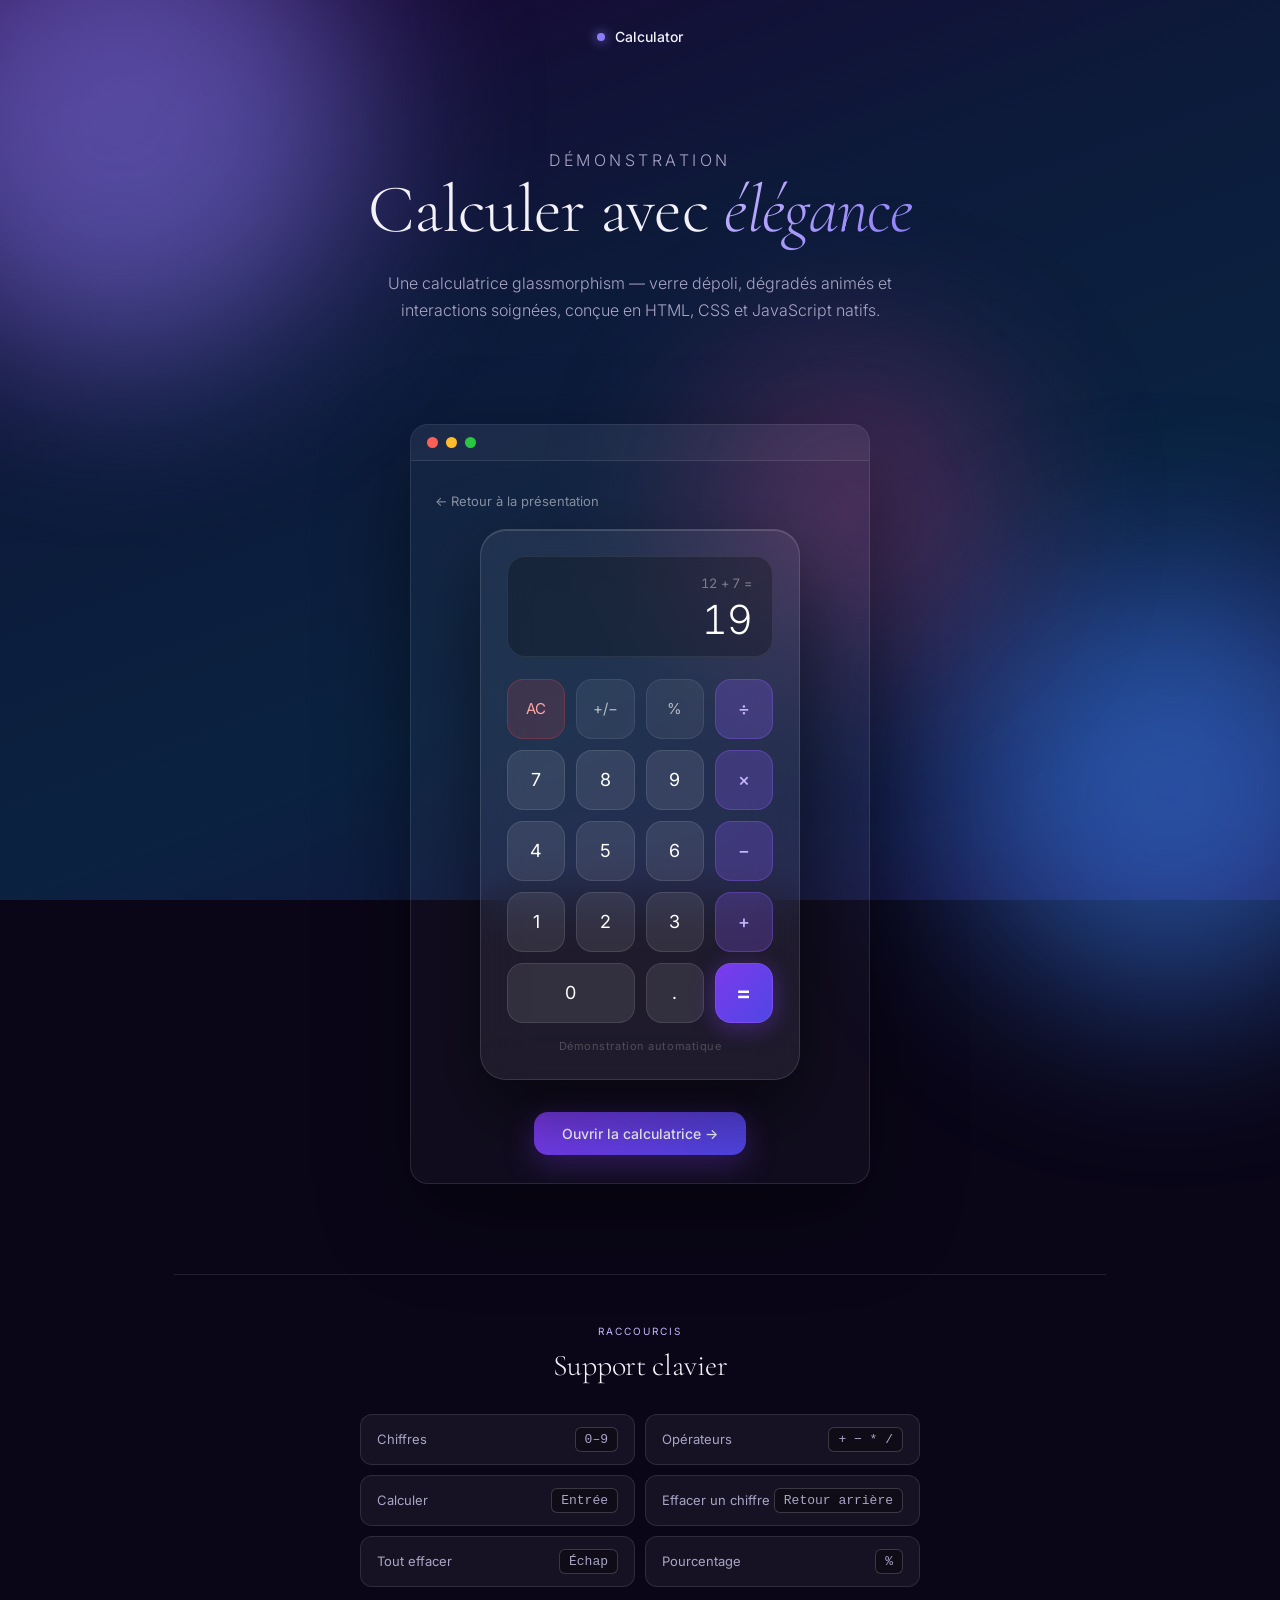
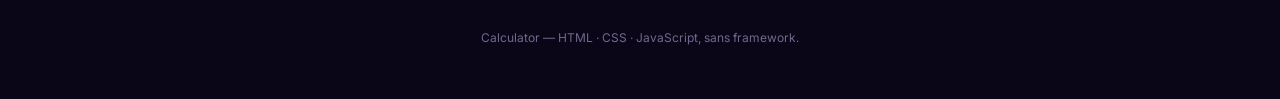
==== landing_page.html @ eb859492 "Delete and rename the old_index.html file to index.html and update the main.js file to include a new" ====
<!DOCTYPE html>
<html lang="fr">
<head>
  <meta charset="UTF-8" />
  <meta name="viewport" content="width=device-width, initial-scale=1.0" />
  <title>Calculator</title>
  <meta name="description" content="Calculatrice glassmorphism — présentation" />
  <link rel="preconnect" href="https://fonts.googleapis.com" />
  <link rel="preconnect" href="https://fonts.gstatic.com" crossorigin />
  <link href="https://fonts.googleapis.com/css2?family=Cormorant+Garamond:wght@300;400;500&family=Inter:wght@300;400;500;600&display=swap" rel="stylesheet" />
  <style>
    *, *::before, *::after { box-sizing: border-box; margin: 0; padding: 0; }

    :root {
      --bg-deep:     #0a0618;
      --surface:     rgba(255,255,255,.05);
      --border:      rgba(255,255,255,.10);
      --text:        #F3F1FA;
      --text-mid:    #A9A5C4;
      --text-soft:   #6E6A8E;
      --violet:      #8B7CF8;
      --violet-mid:  #C4B5FD;
      --violet-deep: #4f46e5;
    }

    html { scroll-behavior: smooth; }

    body {
      font-family: 'Inter', sans-serif;
      background: var(--bg-deep);
      color: var(--text);
      min-height: 100vh;
      overflow-x: hidden;
      position: relative;
    }

    /* ── BACKGROUND ── */
    .bg-gradient {
      position: fixed;
      inset: 0;
      background: linear-gradient(160deg, #1a0533 0%, #0d1a3a 35%, #0a2240 65%, #1a1040 100%);
      z-index: -2;
    }

    .orb {
      position: fixed;
      border-radius: 50%;
      filter: blur(90px);
      pointer-events: none;
      z-index: -1;
      opacity: .55;
    }
    .orb1 { width: 480px; height: 480px; background: #8B7CF8; top: -120px; left: -120px; }
    .orb2 { width: 420px; height: 420px; background: #3B82F6; bottom: -100px; right: -100px; }
    .orb3 { width: 300px; height: 300px; background: #EC4899; top: 40%; left: 55%; opacity: .3; }

    /* ── LAYOUT ── */
    .wrap {
      max-width: 980px;
      margin: 0 auto;
      padding: 0 24px;
    }

    /* ── NAV ── */
    nav {
      display: flex;
      align-items: center;
      justify-content: center;
      padding: 28px 0;
    }

    .nav-brand {
      display: flex;
      align-items: center;
      gap: 10px;
      font-size: 14px;
      font-weight: 500;
      color: var(--text);
    }

    .nav-brand .dot {
      width: 8px; height: 8px;
      border-radius: 50%;
      background: var(--violet);
      box-shadow: 0 0 12px var(--violet);
    }

    /* ── HERO ── */
    .hero {
      padding: 50px 0 30px;
      text-align: center;
    }

    .eyebrow {
      font-size: 11px;
      letter-spacing: .22em;
      text-transform: uppercase;
      color: var(--violet-mid);
      margin-bottom: 18px;
    }

    .hero h1 {
      font-family: 'Cormorant Garamond', serif;
      font-weight: 300;
      font-size: clamp(42px, 7vw, 68px);
      line-height: 1.05;
      letter-spacing: -.01em;
      color: var(--text);
    }

    .hero h1 em {
      font-style: italic;
      background: linear-gradient(135deg, var(--violet-mid), var(--violet));
      -webkit-background-clip: text;
      background-clip: text;
      color: transparent;
    }

    .hero p {
      max-width: 540px;
      margin: 24px auto 0;
      font-size: 16px;
      line-height: 1.7;
      color: var(--text-mid);
      font-weight: 300;
    }

    /* ── DEMO STAGE ── */
    .demo-stage {
      margin: 30px auto 0;
      display: flex;
      align-items: center;
      justify-content: center;
      padding: 40px 16px 60px;
      position: relative;
    }

    /* macOS-style window chrome wrapping the demo */
    .window-frame {
      width: 100%;
      max-width: 460px;
      background: rgba(255, 255, 255, .03);
      border: 1px solid var(--border);
      border-radius: 18px;
      overflow: hidden;
      box-shadow: 0 30px 90px rgba(0, 0, 0, .45);
    }

    .window-titlebar {
      display: flex;
      align-items: center;
      gap: 8px;
      padding: 12px 16px;
      background: rgba(255, 255, 255, .03);
      border-bottom: 1px solid var(--border);
    }

    .window-dot {
      width: 11px;
      height: 11px;
      border-radius: 50%;
    }
    .window-dot.red    { background: #ff5f57; }
    .window-dot.yellow { background: #febc2e; }
    .window-dot.green  { background: #28c840; }

    .window-body {
      padding: 32px 24px 28px;
      display: flex;
      flex-direction: column;
      align-items: center;
    }

    .window-back {
      align-self: flex-start;
      display: flex;
      align-items: center;
      gap: 6px;
      font-size: 13px;
      color: rgba(255, 255, 255, .5);
      text-decoration: none;
      margin-bottom: 20px;
      transition: color .2s ease;
    }
    .window-back:hover { color: rgba(255, 255, 255, .9); }

    #calc-demo {
      width: 320px;
      max-width: 100%;
      background: rgba(255, 255, 255, .06);
      backdrop-filter: blur(26px);
      -webkit-backdrop-filter: blur(26px);
      border: 1px solid rgba(255, 255, 255, .12);
      border-radius: 26px;
      padding: 26px;
      box-shadow: 0 32px 80px rgba(0, 0, 0, .5), inset 0 1px 0 rgba(255, 255, 255, .15);
      position: relative;
      z-index: 1;
      transition: box-shadow .3s ease, border-color .3s ease;
    }

    #calc-demo:hover {
      border-color: rgba(255, 255, 255, .2);
      box-shadow: 0 40px 100px rgba(0, 0, 0, .55), inset 0 1px 0 rgba(255, 255, 255, .2);
    }

    .demo-display {
      background: rgba(0, 0, 0, .25);
      border: 1px solid rgba(255, 255, 255, .08);
      border-radius: 18px;
      padding: 18px 20px 14px;
      margin-bottom: 22px;
      min-height: 100px;
      display: flex;
      flex-direction: column;
      justify-content: flex-end;
      align-items: flex-end;
    }

    .demo-expr {
      font-size: 13px;
      color: rgba(255, 255, 255, .4);
      min-height: 17px;
      letter-spacing: .02em;
      margin-bottom: 6px;
      font-variant-numeric: tabular-nums;
    }

    .demo-main {
      font-size: 40px;
      font-weight: 300;
      color: #fff;
      letter-spacing: -.02em;
      line-height: 1.1;
      font-variant-numeric: tabular-nums;
    }

    .demo-btns {
      display: grid;
      grid-template-columns: repeat(4, 1fr);
      gap: 11px;
      pointer-events: none; /* purely visual — no user interaction */
    }

    .demo-btn {
      height: 60px;
      border: none;
      border-radius: 16px;
      font-family: 'Inter', sans-serif;
      font-size: 18px;
      font-weight: 400;
      outline: none;
      position: relative;
      overflow: hidden;
      color: #fff;
      transition: transform .15s ease;
      display: flex;
      align-items: center;
      justify-content: center;
    }

    .demo-btn::before {
      content: '';
      position: absolute;
      inset: 0;
      background: rgba(255, 255, 255, .1);
      opacity: 0;
      transition: opacity .15s ease;
      border-radius: inherit;
    }

    .demo-btn.is-active {
      transform: scale(.93);
    }
    .demo-btn.is-active::before { opacity: 1; }

    .demo-num {
      background: rgba(255, 255, 255, .09);
      border: 1px solid rgba(255, 255, 255, .1);
    }

    .demo-op {
      background: rgba(139, 92, 246, .25);
      border: 1px solid rgba(139, 92, 246, .35);
      color: #c4b5fd;
      font-weight: 500;
    }

    .demo-fn {
      background: rgba(255, 255, 255, .06);
      border: 1px solid rgba(255, 255, 255, .08);
      color: rgba(255, 255, 255, .65);
      font-size: 15px;
    }

    .demo-eq {
      background: linear-gradient(135deg, #7c3aed, #4f46e5);
      border: 1px solid rgba(139, 92, 246, .5);
      font-weight: 600;
      font-size: 23px;
      box-shadow: 0 4px 24px rgba(124, 58, 237, .4);
    }

    .demo-zero { grid-column: span 2; }

    .demo-clear {
      background: rgba(239, 68, 68, .15);
      border: 1px solid rgba(239, 68, 68, .25);
      color: #fca5a5;
      font-size: 15px;
    }

    .demo-hint {
      text-align: center;
      margin-top: 16px;
      font-size: 11px;
      color: rgba(255, 255, 255, .22);
      letter-spacing: .05em;
    }

    /* ── CTA BUTTON ── */
    .cta-row {
      display: flex;
      justify-content: center;
      margin-top: 32px;
    }

    .btn-open {
      display: inline-flex;
      align-items: center;
      gap: 8px;
      padding: 13px 28px;
      border-radius: 14px;
      font-size: 14px;
      font-weight: 500;
      text-decoration: none;
      color: #fff;
      background: linear-gradient(135deg, #7c3aed, var(--violet-deep));
      box-shadow: 0 8px 30px rgba(124, 58, 237, .35);
      transition: transform .15s ease, box-shadow .2s ease;
    }
    .btn-open:hover {
      transform: translateY(-2px);
      box-shadow: 0 12px 36px rgba(124, 58, 237, .45);
    }

    /* ── SHORTCUTS SECTION ── */
    .section {
      padding: 50px 0 20px;
      border-top: 1px solid var(--border);
      margin-top: 30px;
    }

    .section-eyebrow {
      font-size: 10px;
      letter-spacing: .2em;
      text-transform: uppercase;
      color: var(--violet-mid);
      margin-bottom: 10px;
      text-align: center;
    }

    .section h2 {
      font-family: 'Cormorant Garamond', serif;
      font-weight: 300;
      font-size: clamp(24px, 4vw, 30px);
      letter-spacing: -.01em;
      margin-bottom: 30px;
      text-align: center;
    }

    .kbd-grid {
      display: grid;
      grid-template-columns: repeat(2, 1fr);
      gap: 10px;
      max-width: 560px;
      margin: 0 auto;
    }

    .kbd-row {
      display: flex;
      align-items: center;
      justify-content: space-between;
      background: var(--surface);
      border: 1px solid var(--border);
      border-radius: 12px;
      padding: 12px 16px;
    }

    .kbd-row span { font-size: 13px; color: var(--text-mid); }

    .kbd-key {
      background: rgba(0, 0, 0, .3);
      border: 1px solid rgba(255, 255, 255, .18);
      color: var(--text);
      font-size: 11px;
      padding: 4px 9px;
      border-radius: 6px;
      font-family: monospace;
    }

    footer {
      padding: 20px 0 50px;
      text-align: center;
    }

    footer p {
      font-size: 12px;
      color: var(--text-soft);
      line-height: 1.8;
    }

    @media (max-width: 380px) {
      #calc-demo { width: 100%; padding: 20px; }
      .demo-main { font-size: 34px; }
      .demo-btn { height: 54px; font-size: 16px; }
      .window-body { padding: 24px 16px 22px; }
    }

    @media (max-width: 560px) {
      .kbd-grid { grid-template-columns: 1fr; }
    }

    @media (prefers-reduced-motion: reduce) {
      .demo-btn { transition: none; }
    }
  </style>
</head>
<body>

  <div class="bg-gradient"></div>
  <div class="orb orb1"></div>
  <div class="orb orb2"></div>
  <div class="orb orb3"></div>

  <div class="wrap">

    <nav>
      <div class="nav-brand"><span class="dot"></span> Calculator</div>
    </nav>

    <header class="hero">
      <p class="eyebrow">Démonstration</p>
      <h1>Calculer avec <em>élégance</em></h1>
      <p>Une calculatrice glassmorphism — verre dépoli, dégradés animés et interactions soignées, conçue en HTML, CSS et JavaScript natifs.</p>
    </header>

    <div class="demo-stage">
      <div class="window-frame">
        <div class="window-titlebar">
          <span class="window-dot red"></span>
          <span class="window-dot yellow"></span>
          <span class="window-dot green"></span>
        </div>
        <div class="window-body">
          <a class="window-back" href="index.html">&larr; Retour à la présentation</a>

          <div id="calc-demo" role="img" aria-label="Démonstration animée de la calculatrice effectuant des calculs corrects">

            <div class="demo-display">
              <div class="demo-expr" id="demo-expr"></div>
              <div class="demo-main" id="demo-disp">0</div>
            </div>

            <div class="demo-btns">
              <button class="demo-btn demo-clear" data-key="clear" tabindex="-1" aria-hidden="true">AC</button>
              <button class="demo-btn demo-fn"    data-key="sign"  tabindex="-1" aria-hidden="true">+/&minus;</button>
              <button class="demo-btn demo-fn"    data-key="pct"   tabindex="-1" aria-hidden="true">%</button>
              <button class="demo-btn demo-op"    data-key="/"     tabindex="-1" aria-hidden="true">&divide;</button>

              <button class="demo-btn demo-num" data-key="7" tabindex="-1" aria-hidden="true">7</button>
              <button class="demo-btn demo-num" data-key="8" tabindex="-1" aria-hidden="true">8</button>
              <button class="demo-btn demo-num" data-key="9" tabindex="-1" aria-hidden="true">9</button>
              <button class="demo-btn demo-op"  data-key="*" tabindex="-1" aria-hidden="true">&times;</button>

              <button class="demo-btn demo-num" data-key="4" tabindex="-1" aria-hidden="true">4</button>
              <button class="demo-btn demo-num" data-key="5" tabindex="-1" aria-hidden="true">5</button>
              <button class="demo-btn demo-num" data-key="6" tabindex="-1" aria-hidden="true">6</button>
              <button class="demo-btn demo-op"  data-key="-" tabindex="-1" aria-hidden="true">&minus;</button>

              <button class="demo-btn demo-num" data-key="1" tabindex="-1" aria-hidden="true">1</button>
              <button class="demo-btn demo-num" data-key="2" tabindex="-1" aria-hidden="true">2</button>
              <button class="demo-btn demo-num" data-key="3" tabindex="-1" aria-hidden="true">3</button>
              <button class="demo-btn demo-op"  data-key="+" tabindex="-1" aria-hidden="true">+</button>

              <button class="demo-btn demo-num demo-zero" data-key="0" tabindex="-1" aria-hidden="true">0</button>
              <button class="demo-btn demo-num" data-key="." tabindex="-1" aria-hidden="true">.</button>
              <button class="demo-btn demo-eq"  data-key="=" tabindex="-1" aria-hidden="true">=</button>
            </div>

            <p class="demo-hint">Démonstration automatique</p>
          </div>

          <div class="cta-row">
            <a class="btn-open" href="index.html">Ouvrir la calculatrice &rarr;</a>
          </div>
        </div>
      </div>
    </div>

    <section class="section">
      <p class="section-eyebrow">Raccourcis</p>
      <h2>Support clavier</h2>
      <div class="kbd-grid">
        <div class="kbd-row"><span>Chiffres</span><span class="kbd-key">0&ndash;9</span></div>
        <div class="kbd-row"><span>Opérateurs</span><span class="kbd-key">+ &minus; * /</span></div>
        <div class="kbd-row"><span>Calculer</span><span class="kbd-key">Entrée</span></div>
        <div class="kbd-row"><span>Effacer un chiffre</span><span class="kbd-key">Retour arrière</span></div>
        <div class="kbd-row"><span>Tout effacer</span><span class="kbd-key">Échap</span></div>
        <div class="kbd-row"><span>Pourcentage</span><span class="kbd-key">%</span></div>
      </div>
    </section>

    <footer>
      <p>Calculator — HTML · CSS · JavaScript, sans framework.</p>
    </footer>

  </div>

  <script>
    /* ============================================================
       Démo automatique non-interactive.
       Simule des frappes de touches pour montrer la calculatrice
       produire des résultats corrects, en boucle continue.
       .demo-btns a pointer-events:none -> aucun clic possible.
       Seul un survol visuel reste actif sur la carte (#calc-demo:hover).
       ============================================================ */

    const demoDisp = document.getElementById('demo-disp');
    const demoExpr = document.getElementById('demo-expr');
    const OP_SYMBOLS = { '+': '+', '-': '\u2212', '*': '\u00d7', '/': '\u00f7' };

    function getBtn(key) {
      return document.querySelector(`.demo-btn[data-key="${CSS.escape(key)}"]`);
    }

    function flash(key) {
      const btn = getBtn(key);
      if (!btn) return;
      btn.classList.add('is-active');
      setTimeout(() => btn.classList.remove('is-active'), 220);
    }

    function sleep(ms) {
      return new Promise(resolve => setTimeout(resolve, ms));
    }

    /* Each calculation is verified to be mathematically correct */
    const CALCULATIONS = [
      { digitsA: '12', op: '+', digitsB: '7',   result: '19' },
      { digitsA: '9',  op: '*', digitsB: '8',   result: '72' },
      { digitsA: '144',op: '/', digitsB: '12',  result: '12' },
      { digitsA: '85', op: '-', digitsB: '29',  result: '56' },
      { digitsA: '6',  op: '*', digitsB: '7',   result: '42' },
      { digitsA: '100',op: '/', digitsB: '4',   result: '25' }
    ];

    async function typeDigits(str) {
      let typed = '';
      for (const ch of str) {
        flash(ch);
        typed += ch;
        demoDisp.textContent = typed;
        await sleep(240);
      }
      return typed;
    }

    async function runCalculation(calc) {
      demoExpr.textContent = '';
      demoDisp.textContent = '0';
      await sleep(300);

      await typeDigits(calc.digitsA);
      await sleep(200);

      flash(calc.op);
      demoExpr.textContent = calc.digitsA + ' ' + OP_SYMBOLS[calc.op];
      await sleep(260);

      await typeDigits(calc.digitsB);
      await sleep(300);

      flash('=');
      demoExpr.textContent = calc.digitsA + ' ' + OP_SYMBOLS[calc.op] + ' ' + calc.digitsB + ' =';
      demoDisp.textContent = calc.result;
      await sleep(1300);

      flash('clear');
      demoExpr.textContent = '';
      demoDisp.textContent = '0';
      await sleep(600);
    }

    async function loopDemo() {
      while (true) {
        for (const calc of CALCULATIONS) {
          await runCalculation(calc);
        }
      }
    }

    loopDemo();
  </script>
</body>
</html>
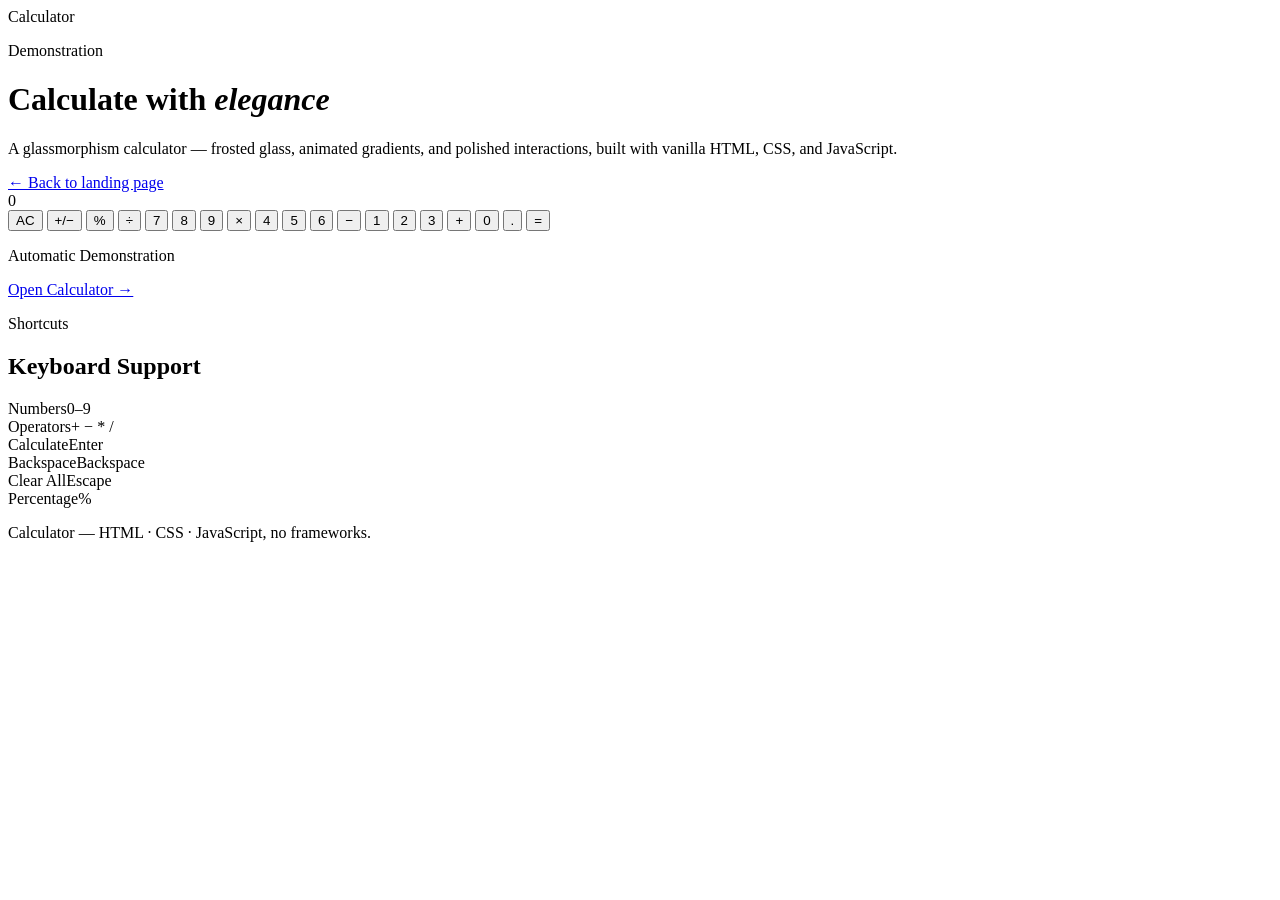
==== commit fa75a41b: "Modify and extract the code from the provided snippet. The snippet is a commit message template used" ====
--- a/landing_page.html
+++ b/landing_page.html
@@ -1,430 +1,14 @@
 <!DOCTYPE html>
-<html lang="fr">
+<html lang="en">
 <head>
   <meta charset="UTF-8" />
   <meta name="viewport" content="width=device-width, initial-scale=1.0" />
   <title>Calculator</title>
-  <meta name="description" content="Calculatrice glassmorphism — présentation" />
+  <meta name="description" content="Glassmorphism calculator — landing page" />
   <link rel="preconnect" href="https://fonts.googleapis.com" />
   <link rel="preconnect" href="https://fonts.gstatic.com" crossorigin />
   <link href="https://fonts.googleapis.com/css2?family=Cormorant+Garamond:wght@300;400;500&family=Inter:wght@300;400;500;600&display=swap" rel="stylesheet" />
-  <style>
-    *, *::before, *::after { box-sizing: border-box; margin: 0; padding: 0; }
-
-    :root {
-      --bg-deep:     #0a0618;
-      --surface:     rgba(255,255,255,.05);
-      --border:      rgba(255,255,255,.10);
-      --text:        #F3F1FA;
-      --text-mid:    #A9A5C4;
-      --text-soft:   #6E6A8E;
-      --violet:      #8B7CF8;
-      --violet-mid:  #C4B5FD;
-      --violet-deep: #4f46e5;
-    }
-
-    html { scroll-behavior: smooth; }
-
-    body {
-      font-family: 'Inter', sans-serif;
-      background: var(--bg-deep);
-      color: var(--text);
-      min-height: 100vh;
-      overflow-x: hidden;
-      position: relative;
-    }
-
-    /* ── BACKGROUND ── */
-    .bg-gradient {
-      position: fixed;
-      inset: 0;
-      background: linear-gradient(160deg, #1a0533 0%, #0d1a3a 35%, #0a2240 65%, #1a1040 100%);
-      z-index: -2;
-    }
-
-    .orb {
-      position: fixed;
-      border-radius: 50%;
-      filter: blur(90px);
-      pointer-events: none;
-      z-index: -1;
-      opacity: .55;
-    }
-    .orb1 { width: 480px; height: 480px; background: #8B7CF8; top: -120px; left: -120px; }
-    .orb2 { width: 420px; height: 420px; background: #3B82F6; bottom: -100px; right: -100px; }
-    .orb3 { width: 300px; height: 300px; background: #EC4899; top: 40%; left: 55%; opacity: .3; }
-
-    /* ── LAYOUT ── */
-    .wrap {
-      max-width: 980px;
-      margin: 0 auto;
-      padding: 0 24px;
-    }
-
-    /* ── NAV ── */
-    nav {
-      display: flex;
-      align-items: center;
-      justify-content: center;
-      padding: 28px 0;
-    }
-
-    .nav-brand {
-      display: flex;
-      align-items: center;
-      gap: 10px;
-      font-size: 14px;
-      font-weight: 500;
-      color: var(--text);
-    }
-
-    .nav-brand .dot {
-      width: 8px; height: 8px;
-      border-radius: 50%;
-      background: var(--violet);
-      box-shadow: 0 0 12px var(--violet);
-    }
-
-    /* ── HERO ── */
-    .hero {
-      padding: 50px 0 30px;
-      text-align: center;
-    }
-
-    .eyebrow {
-      font-size: 11px;
-      letter-spacing: .22em;
-      text-transform: uppercase;
-      color: var(--violet-mid);
-      margin-bottom: 18px;
-    }
-
-    .hero h1 {
-      font-family: 'Cormorant Garamond', serif;
-      font-weight: 300;
-      font-size: clamp(42px, 7vw, 68px);
-      line-height: 1.05;
-      letter-spacing: -.01em;
-      color: var(--text);
-    }
-
-    .hero h1 em {
-      font-style: italic;
-      background: linear-gradient(135deg, var(--violet-mid), var(--violet));
-      -webkit-background-clip: text;
-      background-clip: text;
-      color: transparent;
-    }
-
-    .hero p {
-      max-width: 540px;
-      margin: 24px auto 0;
-      font-size: 16px;
-      line-height: 1.7;
-      color: var(--text-mid);
-      font-weight: 300;
-    }
-
-    /* ── DEMO STAGE ── */
-    .demo-stage {
-      margin: 30px auto 0;
-      display: flex;
-      align-items: center;
-      justify-content: center;
-      padding: 40px 16px 60px;
-      position: relative;
-    }
-
-    /* macOS-style window chrome wrapping the demo */
-    .window-frame {
-      width: 100%;
-      max-width: 460px;
-      background: rgba(255, 255, 255, .03);
-      border: 1px solid var(--border);
-      border-radius: 18px;
-      overflow: hidden;
-      box-shadow: 0 30px 90px rgba(0, 0, 0, .45);
-    }
-
-    .window-titlebar {
-      display: flex;
-      align-items: center;
-      gap: 8px;
-      padding: 12px 16px;
-      background: rgba(255, 255, 255, .03);
-      border-bottom: 1px solid var(--border);
-    }
-
-    .window-dot {
-      width: 11px;
-      height: 11px;
-      border-radius: 50%;
-    }
-    .window-dot.red    { background: #ff5f57; }
-    .window-dot.yellow { background: #febc2e; }
-    .window-dot.green  { background: #28c840; }
-
-    .window-body {
-      padding: 32px 24px 28px;
-      display: flex;
-      flex-direction: column;
-      align-items: center;
-    }
-
-    .window-back {
-      align-self: flex-start;
-      display: flex;
-      align-items: center;
-      gap: 6px;
-      font-size: 13px;
-      color: rgba(255, 255, 255, .5);
-      text-decoration: none;
-      margin-bottom: 20px;
-      transition: color .2s ease;
-    }
-    .window-back:hover { color: rgba(255, 255, 255, .9); }
-
-    #calc-demo {
-      width: 320px;
-      max-width: 100%;
-      background: rgba(255, 255, 255, .06);
-      backdrop-filter: blur(26px);
-      -webkit-backdrop-filter: blur(26px);
-      border: 1px solid rgba(255, 255, 255, .12);
-      border-radius: 26px;
-      padding: 26px;
-      box-shadow: 0 32px 80px rgba(0, 0, 0, .5), inset 0 1px 0 rgba(255, 255, 255, .15);
-      position: relative;
-      z-index: 1;
-      transition: box-shadow .3s ease, border-color .3s ease;
-    }
-
-    #calc-demo:hover {
-      border-color: rgba(255, 255, 255, .2);
-      box-shadow: 0 40px 100px rgba(0, 0, 0, .55), inset 0 1px 0 rgba(255, 255, 255, .2);
-    }
-
-    .demo-display {
-      background: rgba(0, 0, 0, .25);
-      border: 1px solid rgba(255, 255, 255, .08);
-      border-radius: 18px;
-      padding: 18px 20px 14px;
-      margin-bottom: 22px;
-      min-height: 100px;
-      display: flex;
-      flex-direction: column;
-      justify-content: flex-end;
-      align-items: flex-end;
-    }
-
-    .demo-expr {
-      font-size: 13px;
-      color: rgba(255, 255, 255, .4);
-      min-height: 17px;
-      letter-spacing: .02em;
-      margin-bottom: 6px;
-      font-variant-numeric: tabular-nums;
-    }
-
-    .demo-main {
-      font-size: 40px;
-      font-weight: 300;
-      color: #fff;
-      letter-spacing: -.02em;
-      line-height: 1.1;
-      font-variant-numeric: tabular-nums;
-    }
-
-    .demo-btns {
-      display: grid;
-      grid-template-columns: repeat(4, 1fr);
-      gap: 11px;
-      pointer-events: none; /* purely visual — no user interaction */
-    }
-
-    .demo-btn {
-      height: 60px;
-      border: none;
-      border-radius: 16px;
-      font-family: 'Inter', sans-serif;
-      font-size: 18px;
-      font-weight: 400;
-      outline: none;
-      position: relative;
-      overflow: hidden;
-      color: #fff;
-      transition: transform .15s ease;
-      display: flex;
-      align-items: center;
-      justify-content: center;
-    }
-
-    .demo-btn::before {
-      content: '';
-      position: absolute;
-      inset: 0;
-      background: rgba(255, 255, 255, .1);
-      opacity: 0;
-      transition: opacity .15s ease;
-      border-radius: inherit;
-    }
-
-    .demo-btn.is-active {
-      transform: scale(.93);
-    }
-    .demo-btn.is-active::before { opacity: 1; }
-
-    .demo-num {
-      background: rgba(255, 255, 255, .09);
-      border: 1px solid rgba(255, 255, 255, .1);
-    }
-
-    .demo-op {
-      background: rgba(139, 92, 246, .25);
-      border: 1px solid rgba(139, 92, 246, .35);
-      color: #c4b5fd;
-      font-weight: 500;
-    }
-
-    .demo-fn {
-      background: rgba(255, 255, 255, .06);
-      border: 1px solid rgba(255, 255, 255, .08);
-      color: rgba(255, 255, 255, .65);
-      font-size: 15px;
-    }
-
-    .demo-eq {
-      background: linear-gradient(135deg, #7c3aed, #4f46e5);
-      border: 1px solid rgba(139, 92, 246, .5);
-      font-weight: 600;
-      font-size: 23px;
-      box-shadow: 0 4px 24px rgba(124, 58, 237, .4);
-    }
-
-    .demo-zero { grid-column: span 2; }
-
-    .demo-clear {
-      background: rgba(239, 68, 68, .15);
-      border: 1px solid rgba(239, 68, 68, .25);
-      color: #fca5a5;
-      font-size: 15px;
-    }
-
-    .demo-hint {
-      text-align: center;
-      margin-top: 16px;
-      font-size: 11px;
-      color: rgba(255, 255, 255, .22);
-      letter-spacing: .05em;
-    }
-
-    /* ── CTA BUTTON ── */
-    .cta-row {
-      display: flex;
-      justify-content: center;
-      margin-top: 32px;
-    }
-
-    .btn-open {
-      display: inline-flex;
-      align-items: center;
-      gap: 8px;
-      padding: 13px 28px;
-      border-radius: 14px;
-      font-size: 14px;
-      font-weight: 500;
-      text-decoration: none;
-      color: #fff;
-      background: linear-gradient(135deg, #7c3aed, var(--violet-deep));
-      box-shadow: 0 8px 30px rgba(124, 58, 237, .35);
-      transition: transform .15s ease, box-shadow .2s ease;
-    }
-    .btn-open:hover {
-      transform: translateY(-2px);
-      box-shadow: 0 12px 36px rgba(124, 58, 237, .45);
-    }
-
-    /* ── SHORTCUTS SECTION ── */
-    .section {
-      padding: 50px 0 20px;
-      border-top: 1px solid var(--border);
-      margin-top: 30px;
-    }
-
-    .section-eyebrow {
-      font-size: 10px;
-      letter-spacing: .2em;
-      text-transform: uppercase;
-      color: var(--violet-mid);
-      margin-bottom: 10px;
-      text-align: center;
-    }
-
-    .section h2 {
-      font-family: 'Cormorant Garamond', serif;
-      font-weight: 300;
-      font-size: clamp(24px, 4vw, 30px);
-      letter-spacing: -.01em;
-      margin-bottom: 30px;
-      text-align: center;
-    }
-
-    .kbd-grid {
-      display: grid;
-      grid-template-columns: repeat(2, 1fr);
-      gap: 10px;
-      max-width: 560px;
-      margin: 0 auto;
-    }
-
-    .kbd-row {
-      display: flex;
-      align-items: center;
-      justify-content: space-between;
-      background: var(--surface);
-      border: 1px solid var(--border);
-      border-radius: 12px;
-      padding: 12px 16px;
-    }
-
-    .kbd-row span { font-size: 13px; color: var(--text-mid); }
-
-    .kbd-key {
-      background: rgba(0, 0, 0, .3);
-      border: 1px solid rgba(255, 255, 255, .18);
-      color: var(--text);
-      font-size: 11px;
-      padding: 4px 9px;
-      border-radius: 6px;
-      font-family: monospace;
-    }
-
-    footer {
-      padding: 20px 0 50px;
-      text-align: center;
-    }
-
-    footer p {
-      font-size: 12px;
-      color: var(--text-soft);
-      line-height: 1.8;
-    }
-
-    @media (max-width: 380px) {
-      #calc-demo { width: 100%; padding: 20px; }
-      .demo-main { font-size: 34px; }
-      .demo-btn { height: 54px; font-size: 16px; }
-      .window-body { padding: 24px 16px 22px; }
-    }
-
-    @media (max-width: 560px) {
-      .kbd-grid { grid-template-columns: 1fr; }
-    }
-
-    @media (prefers-reduced-motion: reduce) {
-      .demo-btn { transition: none; }
-    }
-  </style>
+  <link rel="stylesheet" href="assets/css/landing.css" />
 </head>
 <body>
 
@@ -440,9 +24,9 @@
     </nav>
 
     <header class="hero">
-      <p class="eyebrow">Démonstration</p>
-      <h1>Calculer avec <em>élégance</em></h1>
-      <p>Une calculatrice glassmorphism — verre dépoli, dégradés animés et interactions soignées, conçue en HTML, CSS et JavaScript natifs.</p>
+      <p class="eyebrow">Demonstration</p>
+      <h1>Calculate with <em>elegance</em></h1>
+      <p>A glassmorphism calculator — frosted glass, animated gradients, and polished interactions, built with vanilla HTML, CSS, and JavaScript.</p>
     </header>
 
     <div class="demo-stage">
@@ -453,9 +37,9 @@
           <span class="window-dot green"></span>
         </div>
         <div class="window-body">
-          <a class="window-back" href="index.html">&larr; Retour à la présentation</a>
+          <a class="window-back" href="index.html">&larr; Back to landing page</a>
 
-          <div id="calc-demo" role="img" aria-label="Démonstration animée de la calculatrice effectuant des calculs corrects">
+          <div id="calc-demo" role="img" aria-label="Animated demonstration of the calculator performing correct calculations">
 
             <div class="demo-display">
               <div class="demo-expr" id="demo-expr"></div>
@@ -488,119 +72,35 @@
               <button class="demo-btn demo-eq"  data-key="=" tabindex="-1" aria-hidden="true">=</button>
             </div>
 
-            <p class="demo-hint">Démonstration automatique</p>
+            <p class="demo-hint">Automatic Demonstration</p>
           </div>
 
           <div class="cta-row">
-            <a class="btn-open" href="index.html">Ouvrir la calculatrice &rarr;</a>
+            <a class="btn-open" href="index.html">Open Calculator &rarr;</a>
           </div>
         </div>
       </div>
     </div>
 
     <section class="section">
-      <p class="section-eyebrow">Raccourcis</p>
-      <h2>Support clavier</h2>
+      <p class="section-eyebrow">Shortcuts</p>
+      <h2>Keyboard Support</h2>
       <div class="kbd-grid">
-        <div class="kbd-row"><span>Chiffres</span><span class="kbd-key">0&ndash;9</span></div>
-        <div class="kbd-row"><span>Opérateurs</span><span class="kbd-key">+ &minus; * /</span></div>
-        <div class="kbd-row"><span>Calculer</span><span class="kbd-key">Entrée</span></div>
-        <div class="kbd-row"><span>Effacer un chiffre</span><span class="kbd-key">Retour arrière</span></div>
-        <div class="kbd-row"><span>Tout effacer</span><span class="kbd-key">Échap</span></div>
-        <div class="kbd-row"><span>Pourcentage</span><span class="kbd-key">%</span></div>
+        <div class="kbd-row"><span>Numbers</span><span class="kbd-key">0&ndash;9</span></div>
+        <div class="kbd-row"><span>Operators</span><span class="kbd-key">+ &minus; * /</span></div>
+        <div class="kbd-row"><span>Calculate</span><span class="kbd-key">Enter</span></div>
+        <div class="kbd-row"><span>Backspace</span><span class="kbd-key">Backspace</span></div>
+        <div class="kbd-row"><span>Clear All</span><span class="kbd-key">Escape</span></div>
+        <div class="kbd-row"><span>Percentage</span><span class="kbd-key">%</span></div>
       </div>
     </section>
 
     <footer>
-      <p>Calculator — HTML · CSS · JavaScript, sans framework.</p>
+      <p>Calculator — HTML · CSS · JavaScript, no frameworks.</p>
     </footer>
 
   </div>
 
-  <script>
-    /* ============================================================
-       Démo automatique non-interactive.
-       Simule des frappes de touches pour montrer la calculatrice
-       produire des résultats corrects, en boucle continue.
-       .demo-btns a pointer-events:none -> aucun clic possible.
-       Seul un survol visuel reste actif sur la carte (#calc-demo:hover).
-       ============================================================ */
-
-    const demoDisp = document.getElementById('demo-disp');
-    const demoExpr = document.getElementById('demo-expr');
-    const OP_SYMBOLS = { '+': '+', '-': '\u2212', '*': '\u00d7', '/': '\u00f7' };
-
-    function getBtn(key) {
-      return document.querySelector(`.demo-btn[data-key="${CSS.escape(key)}"]`);
-    }
-
-    function flash(key) {
-      const btn = getBtn(key);
-      if (!btn) return;
-      btn.classList.add('is-active');
-      setTimeout(() => btn.classList.remove('is-active'), 220);
-    }
-
-    function sleep(ms) {
-      return new Promise(resolve => setTimeout(resolve, ms));
-    }
-
-    /* Each calculation is verified to be mathematically correct */
-    const CALCULATIONS = [
-      { digitsA: '12', op: '+', digitsB: '7',   result: '19' },
-      { digitsA: '9',  op: '*', digitsB: '8',   result: '72' },
-      { digitsA: '144',op: '/', digitsB: '12',  result: '12' },
-      { digitsA: '85', op: '-', digitsB: '29',  result: '56' },
-      { digitsA: '6',  op: '*', digitsB: '7',   result: '42' },
-      { digitsA: '100',op: '/', digitsB: '4',   result: '25' }
-    ];
-
-    async function typeDigits(str) {
-      let typed = '';
-      for (const ch of str) {
-        flash(ch);
-        typed += ch;
-        demoDisp.textContent = typed;
-        await sleep(240);
-      }
-      return typed;
-    }
-
-    async function runCalculation(calc) {
-      demoExpr.textContent = '';
-      demoDisp.textContent = '0';
-      await sleep(300);
-
-      await typeDigits(calc.digitsA);
-      await sleep(200);
-
-      flash(calc.op);
-      demoExpr.textContent = calc.digitsA + ' ' + OP_SYMBOLS[calc.op];
-      await sleep(260);
-
-      await typeDigits(calc.digitsB);
-      await sleep(300);
-
-      flash('=');
-      demoExpr.textContent = calc.digitsA + ' ' + OP_SYMBOLS[calc.op] + ' ' + calc.digitsB + ' =';
-      demoDisp.textContent = calc.result;
-      await sleep(1300);
-
-      flash('clear');
-      demoExpr.textContent = '';
-      demoDisp.textContent = '0';
-      await sleep(600);
-    }
-
-    async function loopDemo() {
-      while (true) {
-        for (const calc of CALCULATIONS) {
-          await runCalculation(calc);
-        }
-      }
-    }
-
-    loopDemo();
-  </script>
+  <script src="assets/js/landing.js"></script>
 </body>
 </html>
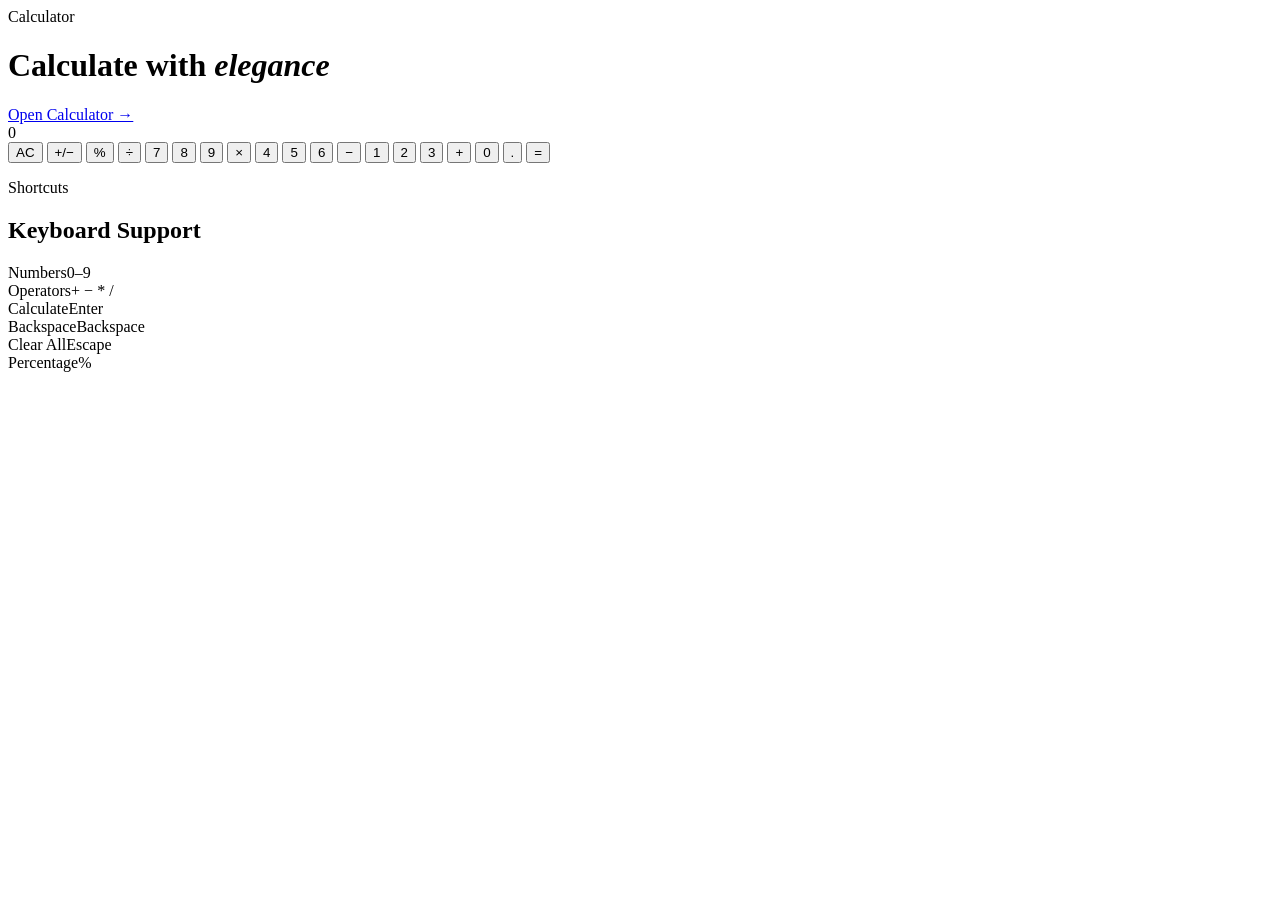
==== commit 81529a57: "Add flex-start to the nav justify-content property to align the navigation items to the left instead" ====
--- a/landing_page.html
+++ b/landing_page.html
@@ -24,9 +24,10 @@
     </nav>
 
     <header class="hero">
-      <p class="eyebrow">Demonstration</p>
       <h1>Calculate with <em>elegance</em></h1>
-      <p>A glassmorphism calculator — frosted glass, animated gradients, and polished interactions, built with vanilla HTML, CSS, and JavaScript.</p>
+      <div class="cta-row">
+        <a class="btn-open" href="index.html">Open Calculator &rarr;</a>
+      </div>
     </header>
 
     <div class="demo-stage">
@@ -37,7 +38,6 @@
           <span class="window-dot green"></span>
         </div>
         <div class="window-body">
-          <a class="window-back" href="index.html">&larr; Back to landing page</a>
 
           <div id="calc-demo" role="img" aria-label="Animated demonstration of the calculator performing correct calculations">
 
@@ -72,12 +72,8 @@
               <button class="demo-btn demo-eq"  data-key="=" tabindex="-1" aria-hidden="true">=</button>
             </div>
 
-            <p class="demo-hint">Automatic Demonstration</p>
           </div>
 
-          <div class="cta-row">
-            <a class="btn-open" href="index.html">Open Calculator &rarr;</a>
-          </div>
         </div>
       </div>
     </div>
@@ -96,7 +92,6 @@
     </section>
 
     <footer>
-      <p>Calculator — HTML · CSS · JavaScript, no frameworks.</p>
     </footer>
 
   </div>
